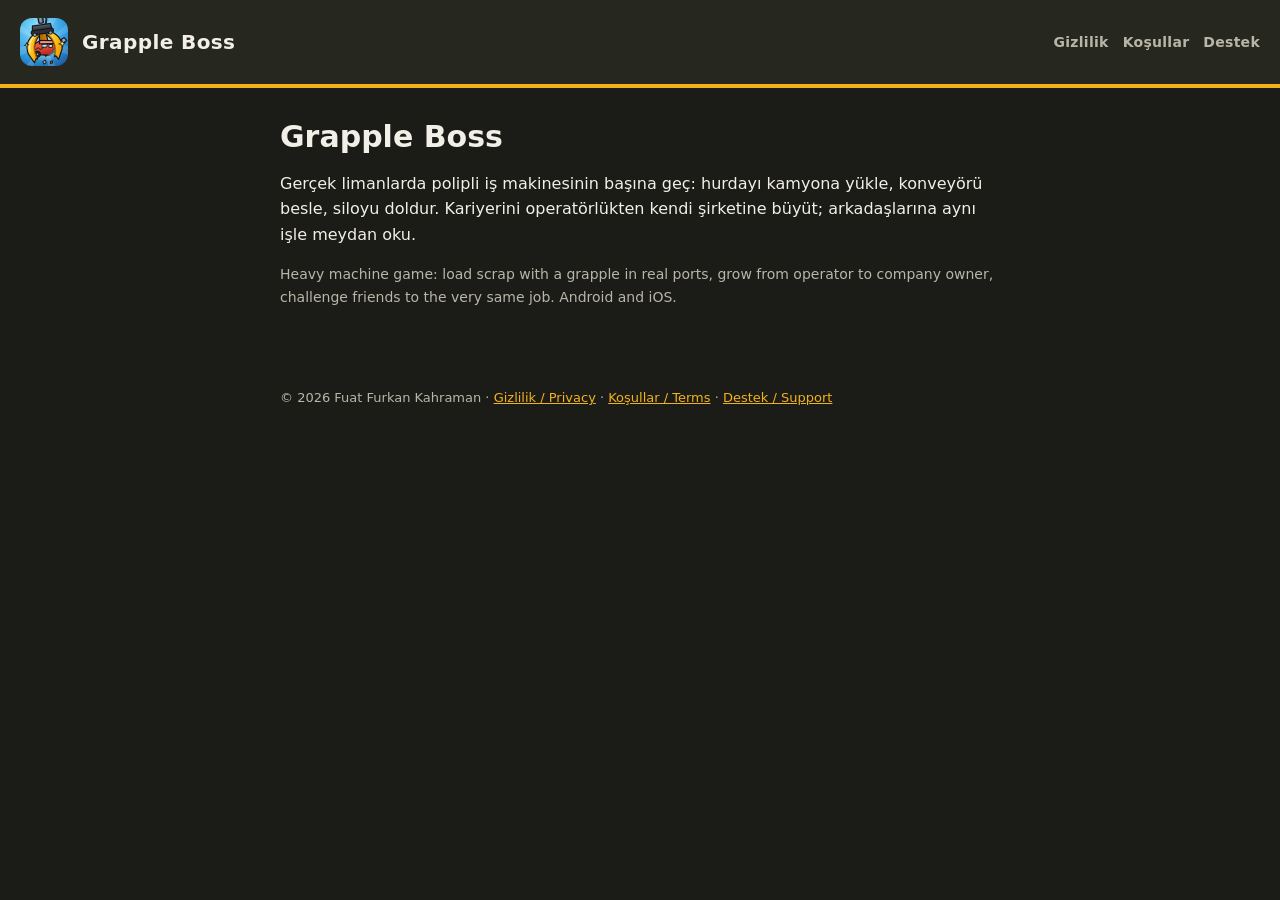
==== grappleboss/index.html @ bd02cf9b "Grapple Boss pages: privacy, terms, support" ====
<!doctype html>
<html lang="tr">
<head>
<meta charset="utf-8">
<meta name="viewport" content="width=device-width, initial-scale=1">
<title>Grapple Boss · İş makinesi oyunu</title>
<meta name="description" content="Grapple Boss: gerçek limanlarda polipli iş makinesiyle hurda yükle, kariyerini büyüt, arkadaşlarına meydan oku. Android ve iOS.">
<link rel="stylesheet" href="style.css">
</head>
<body>
<header><img src="icon.png" alt=""><a href="./">Grapple Boss</a>
  <nav><a href="gizlilik.html">Gizlilik</a><a href="kosullar.html">Koşullar</a><a href="destek.html">Destek</a></nav></header>
<main>
<h1>Grapple Boss</h1>
<p>Gerçek limanlarda polipli iş makinesinin başına geç: hurdayı kamyona yükle, konveyörü besle, siloyu doldur. Kariyerini
operatörlükten kendi şirketine büyüt; arkadaşlarına aynı işle meydan oku.</p>
<p class="muted">Heavy machine game: load scrap with a grapple in real ports, grow from operator to company owner,
challenge friends to the very same job. Android and iOS.</p>
<p><!-- store badges go here once the store pages are live --></p>
</main>
<footer>© 2026 Fuat Furkan Kahraman · <a href="gizlilik.html">Gizlilik / Privacy</a> · <a href="kosullar.html">Koşullar / Terms</a> · <a href="destek.html">Destek / Support</a></footer>
</body>
</html>
---- grappleboss/style.css ----
/* Grapple Boss web pages: privacy, terms, support. Plain static HTML, no scripts, no cookies. */
:root { --bg: #1b1c18; --surface: #26281f; --ink: #f1efe6; --dim: #b9b6a8; --hazard: #f2b21b; --line: #3a3c33; }
* { box-sizing: border-box; }
body { margin: 0; background: var(--bg); color: var(--ink); font: 16px/1.6 system-ui, -apple-system, "Segoe UI", Roboto, sans-serif; }
header { display: flex; align-items: center; gap: 14px; padding: 18px 20px; border-bottom: 4px solid var(--hazard); background: var(--surface); }
header img { width: 48px; height: 48px; border-radius: 12px; }
header a { color: var(--ink); text-decoration: none; font-weight: 800; font-size: 20px; letter-spacing: .02em; }
nav { margin-left: auto; display: flex; gap: 14px; flex-wrap: wrap; font-size: 14px; }
nav a { color: var(--dim); font-weight: 600; font-size: 14px; }
main { max-width: 760px; margin: 0 auto; padding: 24px 20px 64px; }
h1 { font-size: 30px; line-height: 1.15; margin: 8px 0 4px; }
h2 { font-size: 21px; margin: 32px 0 6px; color: var(--hazard); }
h3 { font-size: 17px; margin: 20px 0 4px; }
p, li { color: var(--ink); }
.muted { color: var(--dim); font-size: 14px; }
a { color: var(--hazard); }
table { width: 100%; border-collapse: collapse; margin: 10px 0; font-size: 15px; }
th, td { text-align: left; vertical-align: top; padding: 8px 10px; border-bottom: 1px solid var(--line); }
th { color: var(--dim); font-weight: 600; }
.lang { display: inline-block; margin: 0 0 12px; padding: 4px 10px; border: 1px solid var(--line); border-radius: 14px; font-size: 14px; }
hr { border: 0; border-top: 1px solid var(--line); margin: 48px 0; }
.box { padding: 14px 16px; border: 1px solid var(--hazard); border-radius: 10px; background: var(--surface); }
footer { max-width: 760px; margin: 0 auto; padding: 0 20px 40px; color: var(--dim); font-size: 13px; }
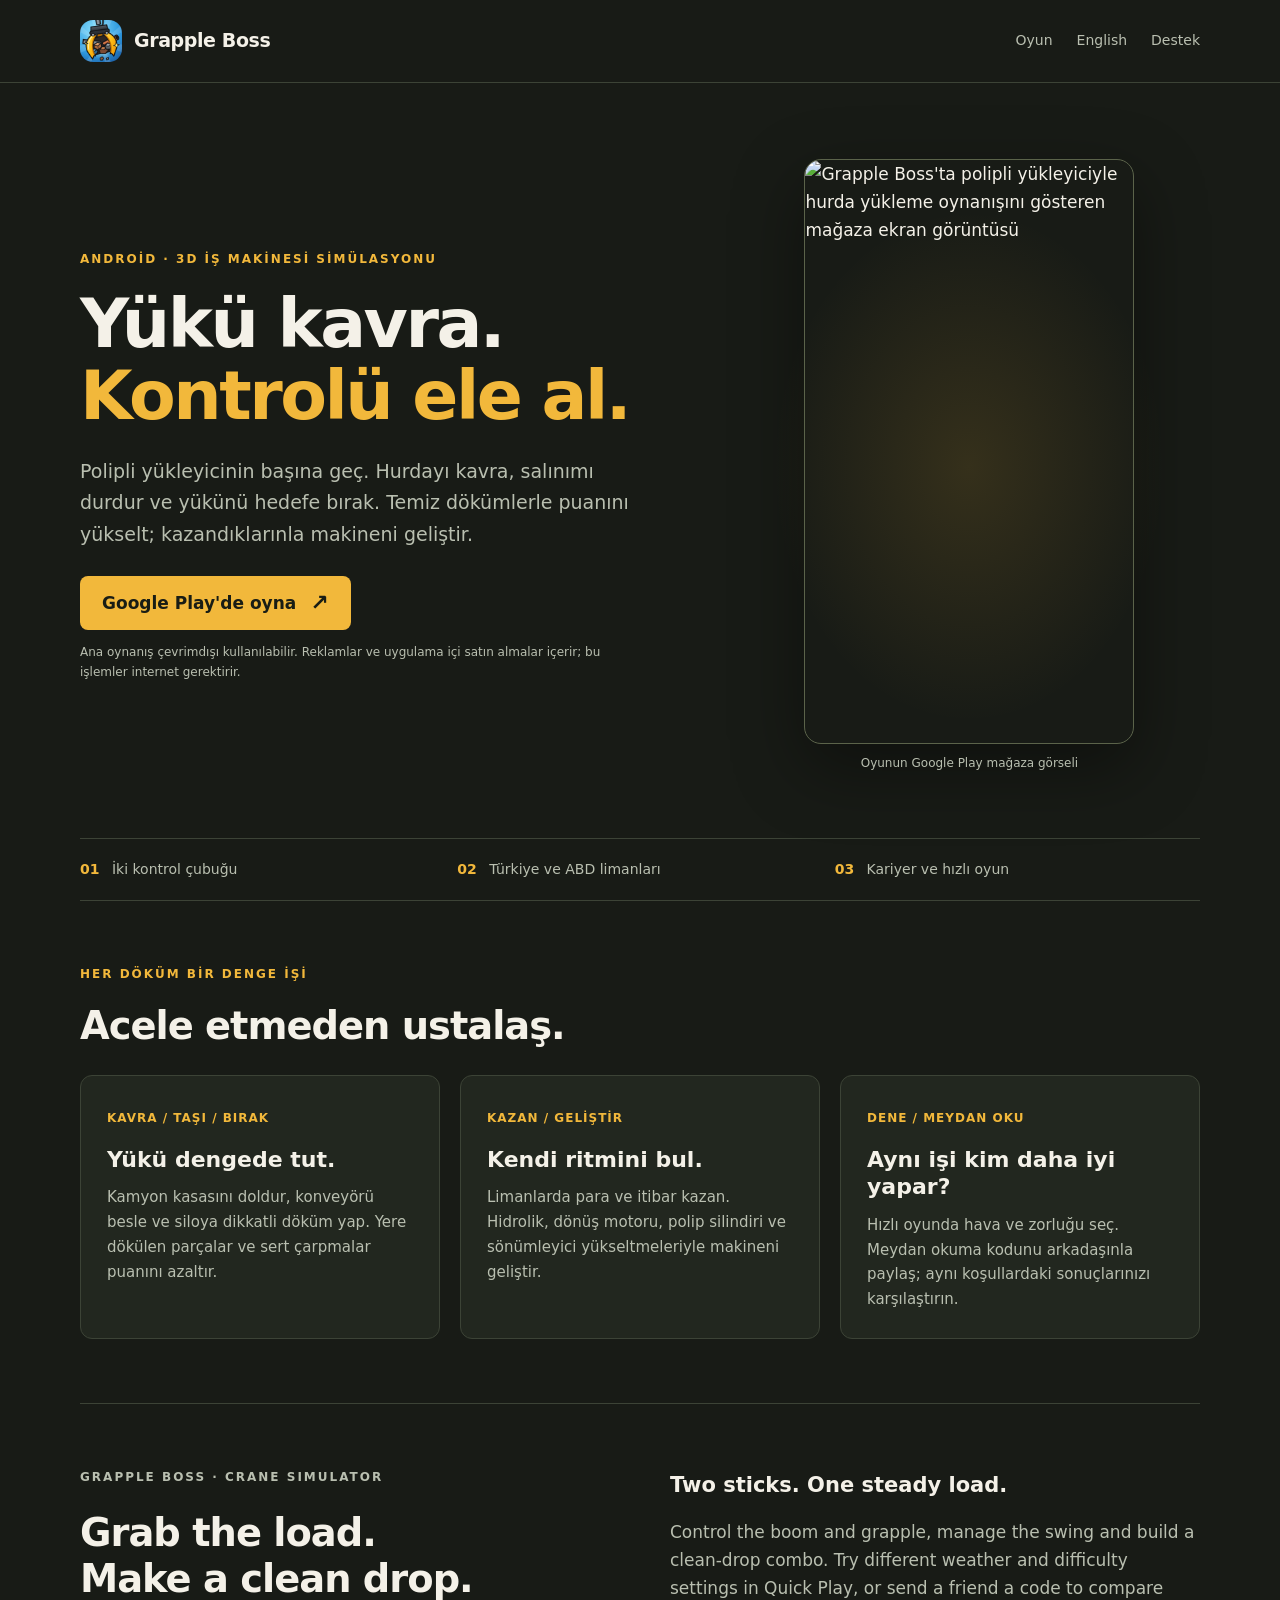
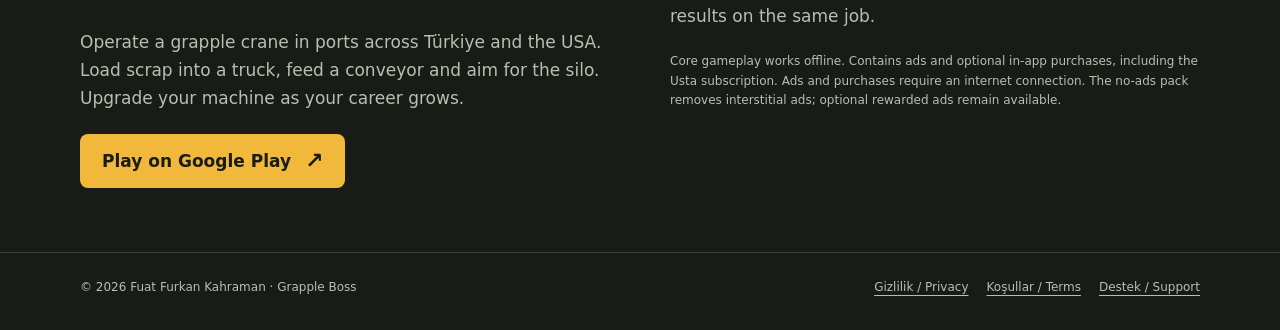
==== commit e0d680cb: "feat: add Grapple Boss Play download landing page" ====
--- a/grappleboss/index.html
+++ b/grappleboss/index.html
@@ -3,21 +3,87 @@
 <head>
 <meta charset="utf-8">
 <meta name="viewport" content="width=device-width, initial-scale=1">
-<title>Grapple Boss · İş makinesi oyunu</title>
-<meta name="description" content="Grapple Boss: gerçek limanlarda polipli iş makinesiyle hurda yükle, kariyerini büyüt, arkadaşlarına meydan oku. Android ve iOS.">
-<link rel="stylesheet" href="style.css">
+<title>Grapple Boss | İş Makinesi ve Vinç Simülasyonu</title>
+<meta name="description" content="Grapple Boss'ta polipli iş makinesini kullan, limanlarda hurda yükle ve makineni geliştir. Android için 3D vinç simülasyonu. Ana oynanış çevrimdışı.">
+<link rel="canonical" href="https://fuatabii.github.io/grappleboss/">
+<link rel="icon" href="icon.png">
+<meta property="og:type" content="website">
+<meta property="og:locale" content="tr_TR">
+<meta property="og:locale:alternate" content="en_US">
+<meta property="og:title" content="Grapple Boss — Yükü kavra. Kontrolü ele al.">
+<meta property="og:description" content="Limanlarda hurda yükle, makineni geliştir ve aynı işte arkadaşına meydan oku. Android'de oyna.">
+<meta property="og:url" content="https://fuatabii.github.io/grappleboss/">
+<meta property="og:image" content="https://fuatabii.github.io/grappleboss/icon.png">
+<meta property="og:image:alt" content="Grapple Boss oyun simgesi">
+<meta name="twitter:card" content="summary">
+<script type="application/ld+json">
+{"@context":"https://schema.org","@type":"VideoGame","name":"Grapple Boss","url":"https://fuatabii.github.io/grappleboss/","image":"https://fuatabii.github.io/grappleboss/icon.png","description":"A 3D grapple crane simulator. Load scrap in ports, upgrade your machine and challenge a friend to the same job.","operatingSystem":"Android","applicationCategory":"GameApplication","genre":"Simulation","inLanguage":["tr","en"],"installUrl":"https://play.google.com/store/apps/details?id=com.grappleboss.app"}
+</script>
+<style>
+:root{color-scheme:dark;--bg:#181b16;--surface:#22271f;--ink:#f4f1e8;--muted:#b9bfb0;--accent:#f2b83b;--line:#3c4336}
+*{box-sizing:border-box}html{scroll-behavior:smooth;scroll-padding-top:24px}
+body{margin:0;background:var(--bg);color:var(--ink);font:17px/1.65 system-ui,-apple-system,BlinkMacSystemFont,"Segoe UI",sans-serif}
+a{color:inherit;text-underline-offset:4px}a:focus-visible{outline:3px solid var(--accent);outline-offset:5px}
+.wrap{width:min(1120px,calc(100% - 40px));margin:auto}
+header{border-bottom:1px solid var(--line)}header .wrap{display:flex;justify-content:space-between;align-items:center;gap:20px;padding:20px 0}
+.brand{display:flex;align-items:center;gap:12px;text-decoration:none;font-size:19px;font-weight:800;letter-spacing:-.4px}
+.brand img{border-radius:13px;width:42px;height:42px}nav{display:flex;gap:24px;font-size:14px}nav a{text-decoration:none;color:var(--muted)}
+.hero{display:grid;grid-template-columns:1.12fr .88fr;align-items:center;gap:72px;padding:76px 0 64px}
+.eyebrow{color:var(--accent);font-size:12px;font-weight:800;letter-spacing:2px;text-transform:uppercase;margin:0 0 18px}
+h1{font-size:clamp(42px,5.5vw,68px);line-height:1.05;letter-spacing:-2.5px;margin:0 0 25px;max-width:650px}
+h1 span{color:var(--accent)}.intro{font-size:19px;max-width:560px;color:var(--muted);margin:0 0 26px}
+.cta{display:inline-flex;align-items:center;justify-content:center;gap:14px;border-radius:8px;background:var(--accent);padding:13px 22px;color:#191d15;text-decoration:none;font-weight:800;min-height:52px}
+.cta span{font-size:22px;line-height:1}.fine{font-size:12px;color:var(--muted);margin:13px 0 0;max-width:530px}
+.hero figure{margin:0;position:relative;justify-self:center;width:min(100%,330px)}
+.hero figure:before{content:"";position:absolute;inset:8% -10%;z-index:-1;background:radial-gradient(ellipse,#f2b83b22,transparent 70%)}
+.game-shot{display:block;width:100%;height:auto;border-radius:17px;border:1px solid #5b634a;box-shadow:0 24px 70px #0006}
+figcaption{margin-top:10px;color:var(--muted);font-size:12px;text-align:center}
+.strip{display:flex;flex-wrap:wrap;gap:12px;border-top:1px solid var(--line);border-bottom:1px solid var(--line);padding:19px 0}
+.strip span{color:var(--muted);font-size:14px;flex:1;min-width:180px}.strip b{color:var(--accent);margin-right:8px}
+section{padding:64px 0}h2{font-size:clamp(29px,3vw,42px);line-height:1.2;letter-spacing:-1px;margin:0 0 26px}
+.cards{display:grid;grid-template-columns:repeat(3,1fr);gap:20px}.card{background:var(--surface);border:1px solid var(--line);border-radius:12px;padding:26px}
+.number{font-size:12px;color:var(--accent);font-weight:800;letter-spacing:1px}.card h3{font-size:22px;line-height:1.25;margin:16px 0 12px}.card p{color:var(--muted);font-size:15px;margin:0}
+.english{border-top:1px solid var(--line);display:grid;grid-template-columns:1fr 1fr;gap:60px}
+.english p{color:var(--muted);margin:0 0 22px}.english h3{font-size:21px;margin:0 0 15px}
+footer{border-top:1px solid var(--line);padding:25px 0 32px;color:var(--muted);font-size:12px}footer .wrap{display:flex;justify-content:space-between;gap:20px;flex-wrap:wrap}footer a{margin-left:18px}
+@media(max-width:760px){.wrap{width:min(100% - 32px,560px)}header .wrap{padding:16px 0;gap:12px}.brand{font-size:16px}.brand img{width:36px;height:36px}nav{gap:16px;font-size:13px}.hero{grid-template-columns:1fr;gap:38px;padding:45px 0 38px}h1{letter-spacing:-1.8px;font-size:48px}.intro{font-size:17px}.hero figure{width:255px}.cards{grid-template-columns:1fr}.english{grid-template-columns:1fr;gap:30px}section{padding:42px 0}.strip{gap:8px}.strip span{min-width:100%;font-size:13px}.fine{font-size:12px}footer a{margin:0 16px 0 0}}
+@media(prefers-reduced-motion:reduce){html{scroll-behavior:auto}}
+</style>
 </head>
 <body>
-<header><img src="icon.png" alt=""><a href="./">Grapple Boss</a>
-  <nav><a href="gizlilik.html">Gizlilik</a><a href="kosullar.html">Koşullar</a><a href="destek.html">Destek</a></nav></header>
-<main>
-<h1>Grapple Boss</h1>
-<p>Gerçek limanlarda polipli iş makinesinin başına geç: hurdayı kamyona yükle, konveyörü besle, siloyu doldur. Kariyerini
-operatörlükten kendi şirketine büyüt; arkadaşlarına aynı işle meydan oku.</p>
-<p class="muted">Heavy machine game: load scrap with a grapple in real ports, grow from operator to company owner,
-challenge friends to the very same job. Android and iOS.</p>
-<p><!-- store badges go here once the store pages are live --></p>
+<header><div class="wrap">
+<a class="brand" href="./"><img src="icon.png" width="42" height="42" alt="">Grapple Boss</a>
+<nav aria-label="Ana menü"><a href="#oyun">Oyun</a><a href="#english" lang="en">English</a><a href="destek.html">Destek</a></nav>
+</div></header>
+<main class="wrap">
+<div class="hero">
+<div>
+<p class="eyebrow">Android · 3D iş makinesi simülasyonu</p>
+<h1>Yükü kavra.<br><span>Kontrolü ele al.</span></h1>
+<p class="intro">Polipli yükleyicinin başına geç. Hurdayı kavra, salınımı durdur ve yükünü hedefe bırak. Temiz dökümlerle puanını yükselt; kazandıklarınla makineni geliştir.</p>
+<a class="cta" href="https://play.google.com/store/apps/details?id=com.grappleboss.app&amp;referrer=utm_source%3Dwebsite%26utm_medium%3Downed%26utm_campaign%3Dgrapple_launch_tr">Google Play'de oyna <span aria-hidden="true">↗</span></a>
+<p class="fine">Ana oynanış çevrimdışı kullanılabilir. Reklamlar ve uygulama içi satın almalar içerir; bu işlemler internet gerektirir.</p>
+</div>
+<figure>
+<img class="game-shot" src="https://lh3.googleusercontent.com/pJc54zirnAPJfioVBqTXg4_2XKGszwp4HuCjHZi-Th37dPw9mfWND3pGwKVBhIBBXrDkOT3KzYENTKZSxcIltg" width="1080" height="1920" alt="Grapple Boss'ta polipli yükleyiciyle hurda yükleme oynanışını gösteren mağaza ekran görüntüsü" fetchpriority="high">
+<figcaption>Oyunun Google Play mağaza görseli</figcaption>
+</figure>
+</div>
+<div class="strip" aria-label="Oyun özellikleri"><span><b>01</b> İki kontrol çubuğu</span><span><b>02</b> Türkiye ve ABD limanları</span><span><b>03</b> Kariyer ve hızlı oyun</span></div>
+<section id="oyun">
+<p class="eyebrow">Her döküm bir denge işi</p>
+<h2>Acele etmeden ustalaş.</h2>
+<div class="cards">
+<article class="card"><span class="number">KAVRA / TAŞI / BIRAK</span><h3>Yükü dengede tut.</h3><p>Kamyon kasasını doldur, konveyörü besle ve siloya dikkatli döküm yap. Yere dökülen parçalar ve sert çarpmalar puanını azaltır.</p></article>
+<article class="card"><span class="number">KAZAN / GELİŞTİR</span><h3>Kendi ritmini bul.</h3><p>Limanlarda para ve itibar kazan. Hidrolik, dönüş motoru, polip silindiri ve sönümleyici yükseltmeleriyle makineni geliştir.</p></article>
+<article class="card"><span class="number">DENE / MEYDAN OKU</span><h3>Aynı işi kim daha iyi yapar?</h3><p>Hızlı oyunda hava ve zorluğu seç. Meydan okuma kodunu arkadaşınla paylaş; aynı koşullardaki sonuçlarınızı karşılaştırın.</p></article>
+</div>
+</section>
+<section id="english" class="english" lang="en">
+<div><p class="eyebrow">Grapple Boss · Crane simulator</p><h2>Grab the load.<br>Make a clean drop.</h2><p>Operate a grapple crane in ports across Türkiye and the USA. Load scrap into a truck, feed a conveyor and aim for the silo. Upgrade your machine as your career grows.</p><a class="cta" href="https://play.google.com/store/apps/details?id=com.grappleboss.app&amp;hl=en_US&amp;referrer=utm_source%3Dwebsite%26utm_medium%3Downed%26utm_campaign%3Dgrapple_launch_en">Play on Google Play <span aria-hidden="true">↗</span></a></div>
+<div><h3>Two sticks. One steady load.</h3><p>Control the boom and grapple, manage the swing and build a clean-drop combo. Try different weather and difficulty settings in Quick Play, or send a friend a code to compare results on the same job.</p><p class="fine">Core gameplay works offline. Contains ads and optional in-app purchases, including the Usta subscription. Ads and purchases require an internet connection. The no-ads pack removes interstitial ads; optional rewarded ads remain available.</p></div>
+</section>
 </main>
-<footer>© 2026 Fuat Furkan Kahraman · <a href="gizlilik.html">Gizlilik / Privacy</a> · <a href="kosullar.html">Koşullar / Terms</a> · <a href="destek.html">Destek / Support</a></footer>
+<footer><div class="wrap"><span>© 2026 Fuat Furkan Kahraman · Grapple Boss</span><div><a href="gizlilik.html">Gizlilik / Privacy</a><a href="kosullar.html">Koşullar / Terms</a><a href="destek.html">Destek / Support</a></div></div></footer>
 </body>
 </html>
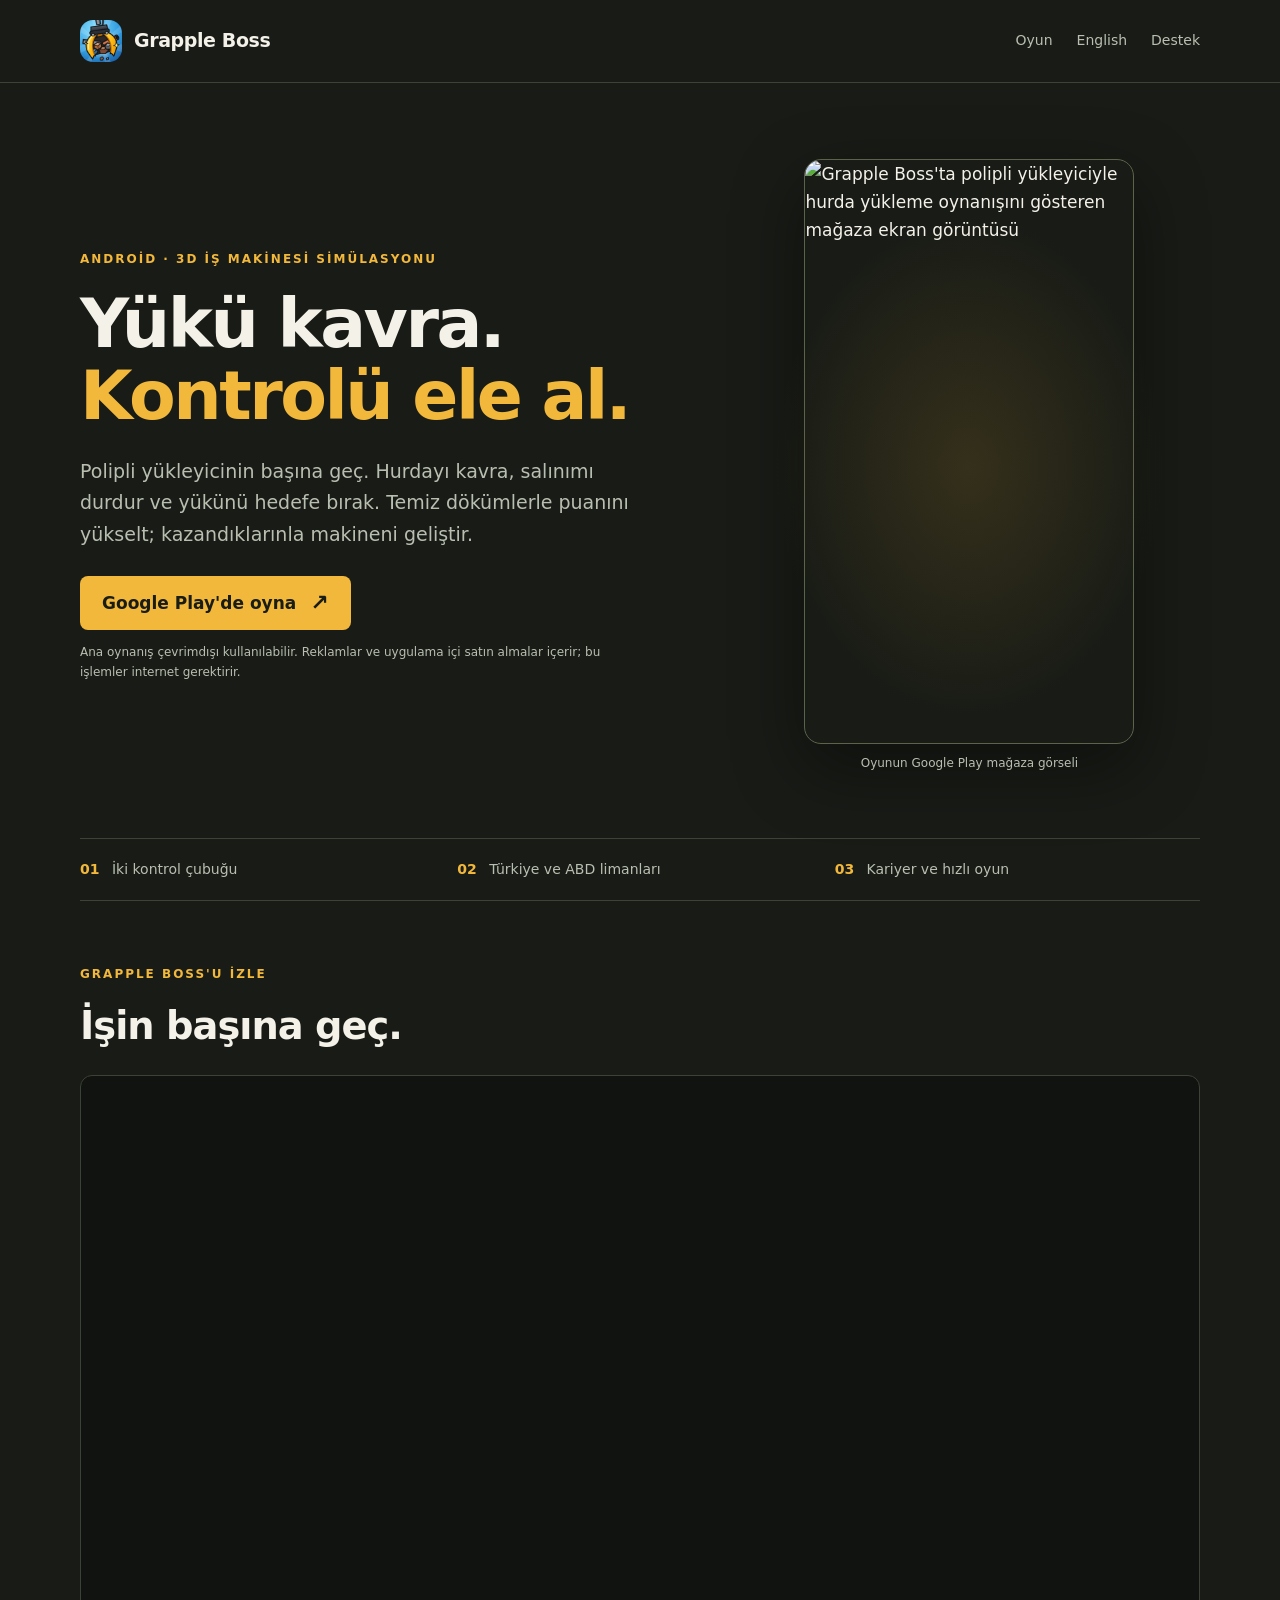
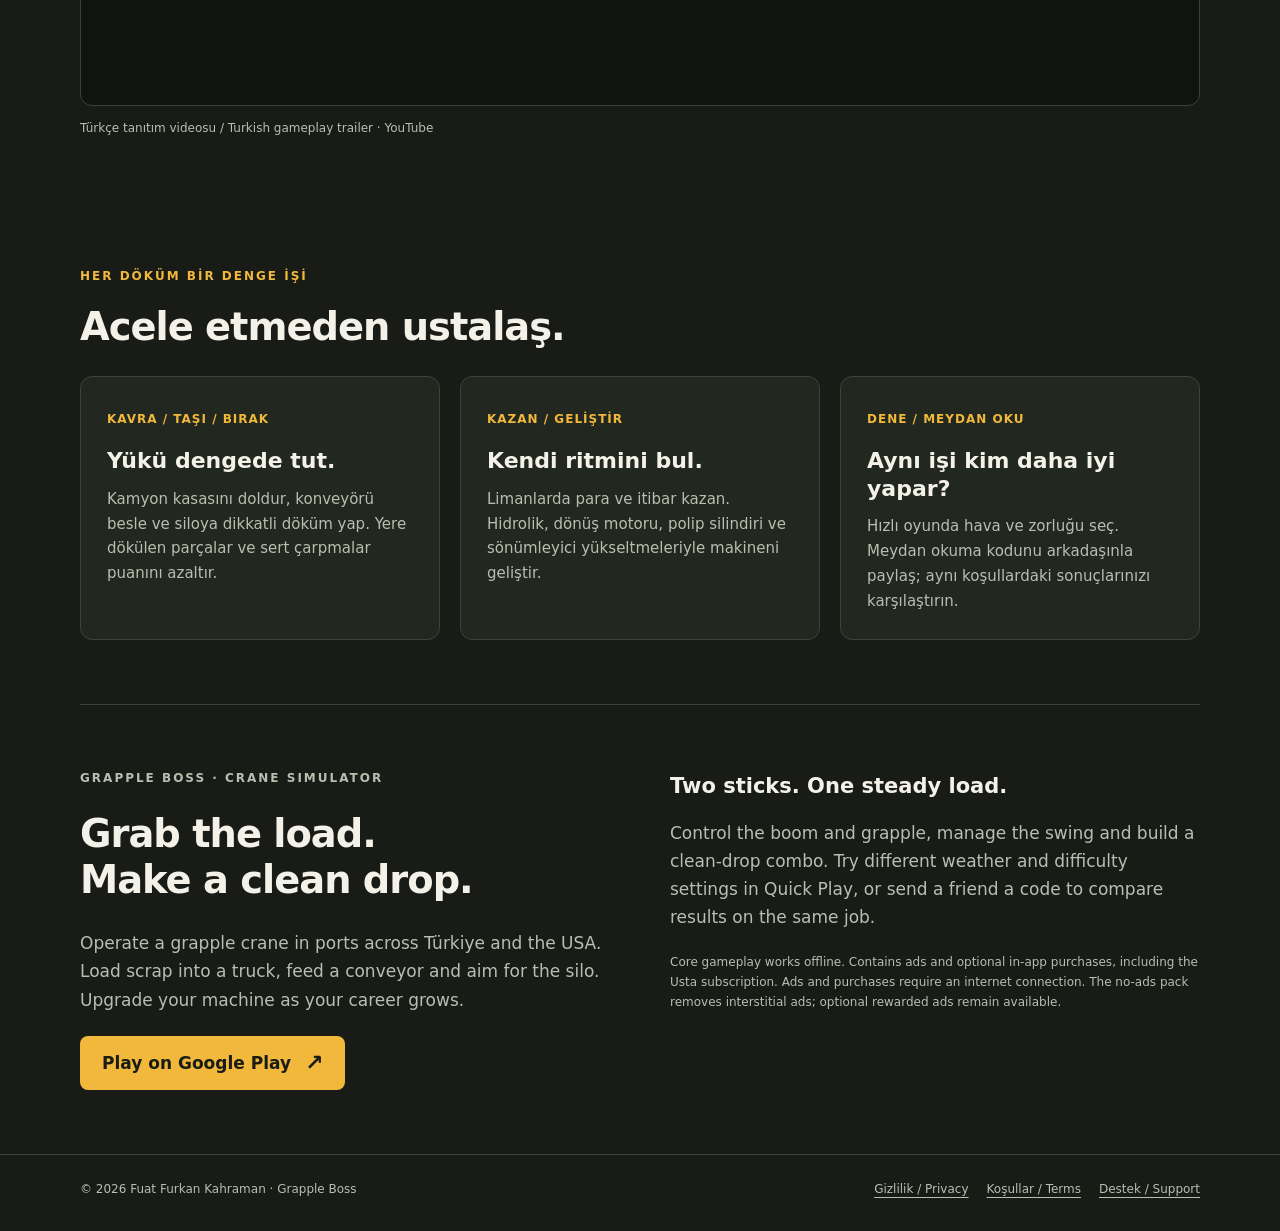
==== commit c14c131a: "feat: embed Grapple Boss gameplay trailer" ====
--- a/grappleboss/index.html
+++ b/grappleboss/index.html
@@ -40,7 +40,7 @@
 figcaption{margin-top:10px;color:var(--muted);font-size:12px;text-align:center}
 .strip{display:flex;flex-wrap:wrap;gap:12px;border-top:1px solid var(--line);border-bottom:1px solid var(--line);padding:19px 0}
 .strip span{color:var(--muted);font-size:14px;flex:1;min-width:180px}.strip b{color:var(--accent);margin-right:8px}
-section{padding:64px 0}h2{font-size:clamp(29px,3vw,42px);line-height:1.2;letter-spacing:-1px;margin:0 0 26px}
+section{padding:64px 0}.trailer{border:1px solid var(--line);border-radius:12px;overflow:hidden;background:#10130f}.trailer iframe{width:100%;aspect-ratio:16/9;display:block;border:0}h2{font-size:clamp(29px,3vw,42px);line-height:1.2;letter-spacing:-1px;margin:0 0 26px}
 .cards{display:grid;grid-template-columns:repeat(3,1fr);gap:20px}.card{background:var(--surface);border:1px solid var(--line);border-radius:12px;padding:26px}
 .number{font-size:12px;color:var(--accent);font-weight:800;letter-spacing:1px}.card h3{font-size:22px;line-height:1.25;margin:16px 0 12px}.card p{color:var(--muted);font-size:15px;margin:0}
 .english{border-top:1px solid var(--line);display:grid;grid-template-columns:1fr 1fr;gap:60px}
@@ -70,6 +70,12 @@
 </figure>
 </div>
 <div class="strip" aria-label="Oyun özellikleri"><span><b>01</b> İki kontrol çubuğu</span><span><b>02</b> Türkiye ve ABD limanları</span><span><b>03</b> Kariyer ve hızlı oyun</span></div>
+<section aria-labelledby="trailer-heading">
+<p class="eyebrow">Grapple Boss'u izle</p>
+<h2 id="trailer-heading">İşin başına geç.</h2>
+<div class="trailer"><iframe src="https://www.youtube-nocookie.com/embed/5Z7CWLQ3Byw" title="Grapple Boss Türkçe tanıtım videosu" loading="lazy" referrerpolicy="strict-origin-when-cross-origin" allow="encrypted-media; picture-in-picture; fullscreen" allowfullscreen></iframe></div>
+<p class="fine">Türkçe tanıtım videosu / Turkish gameplay trailer · YouTube</p>
+</section>
 <section id="oyun">
 <p class="eyebrow">Her döküm bir denge işi</p>
 <h2>Acele etmeden ustalaş.</h2>
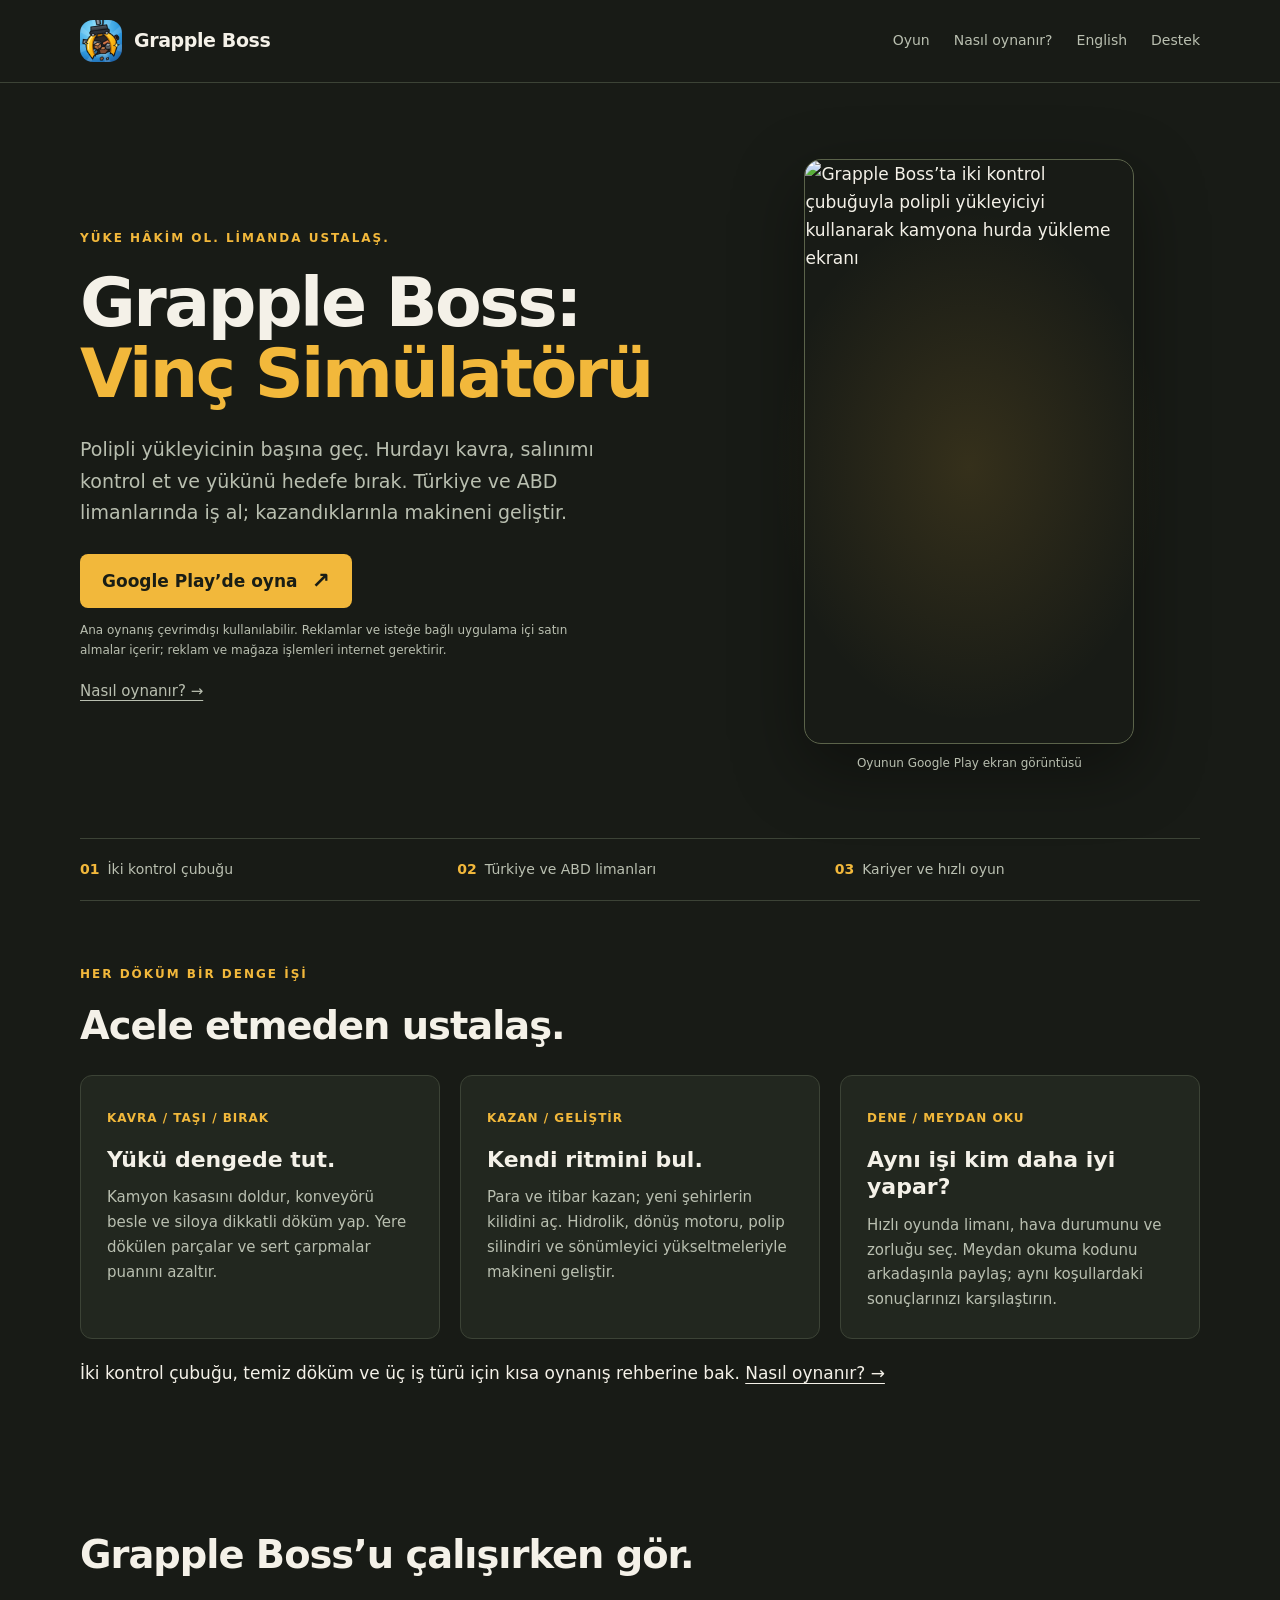
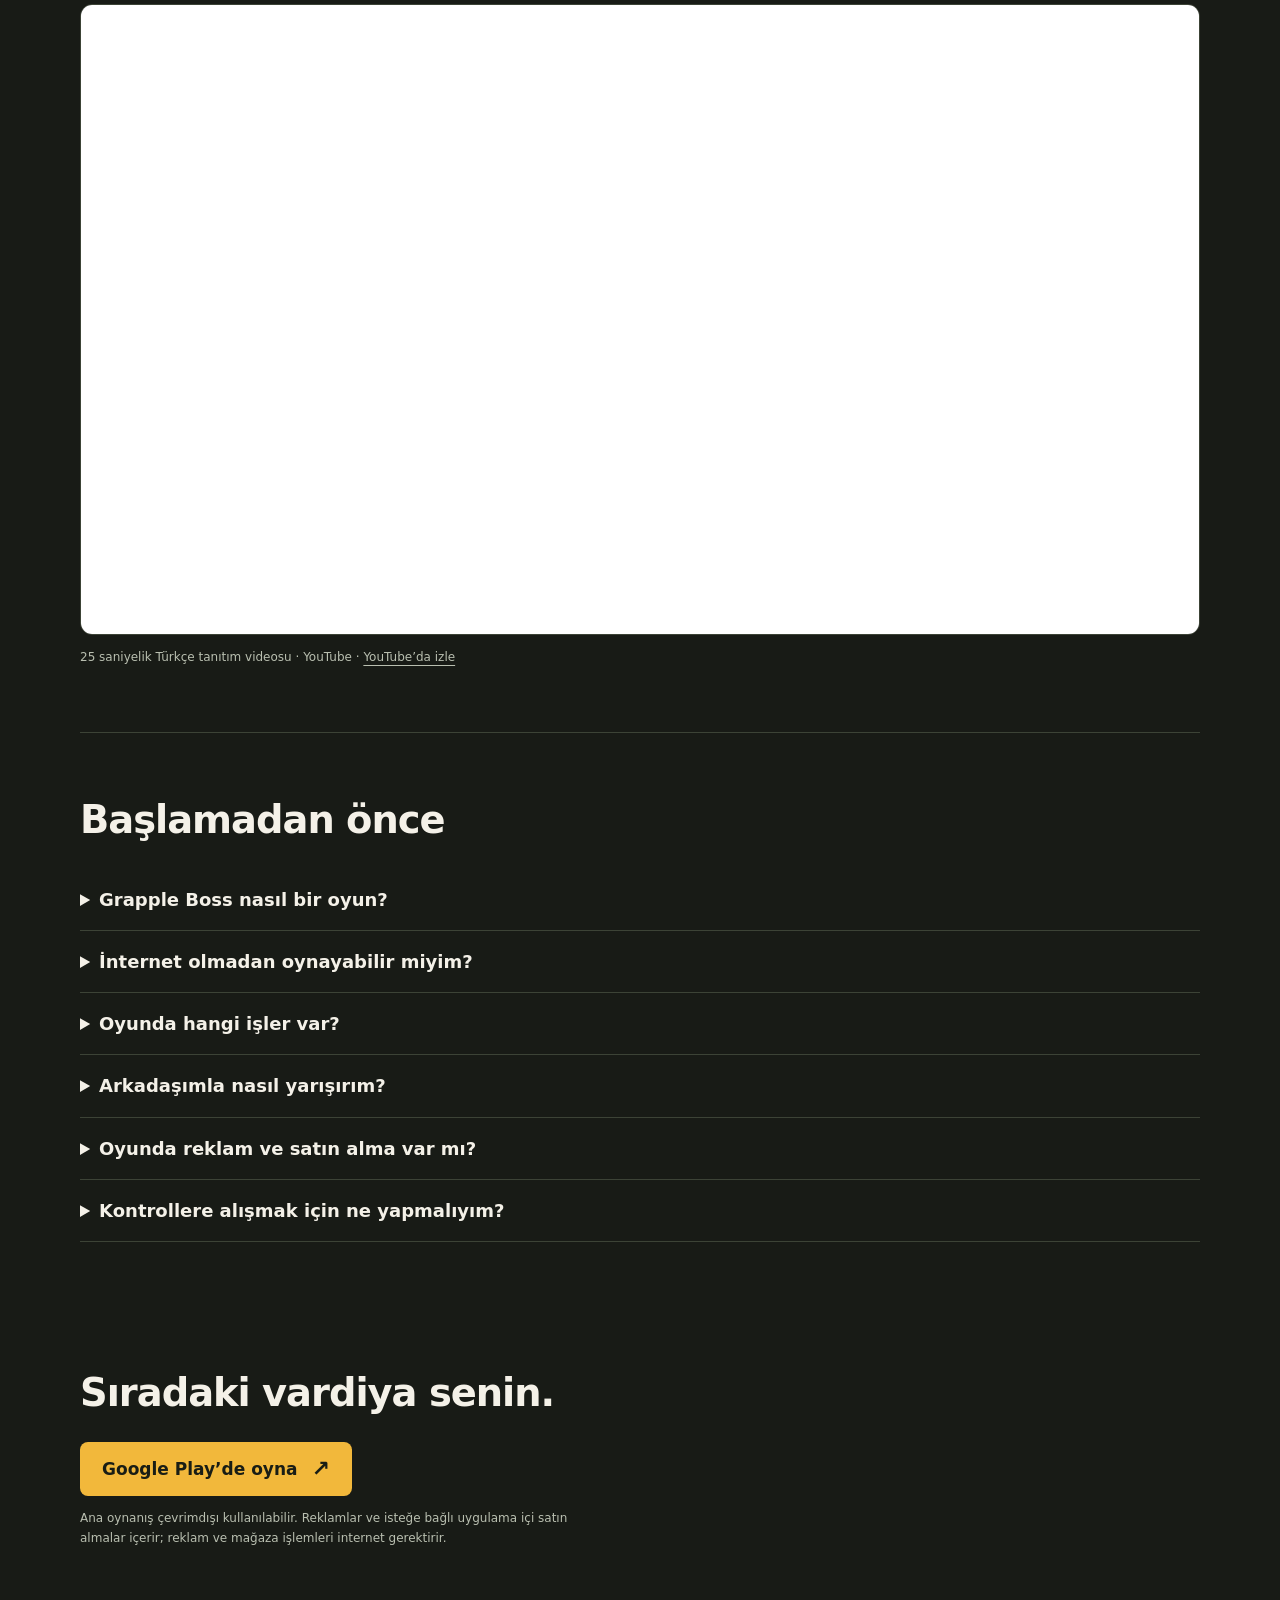
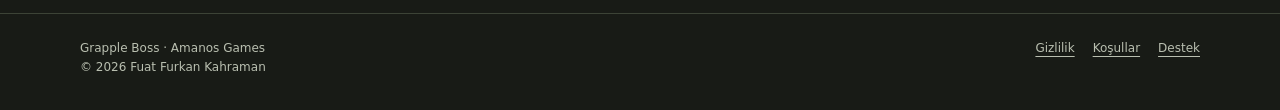
==== commit 9b706ec3: "Build Turkish and English Grapple Boss pages with guides and search metadata" ====
--- a/grappleboss/index.html
+++ b/grappleboss/index.html
@@ -3,93 +3,45 @@
 <head>
 <meta charset="utf-8">
 <meta name="viewport" content="width=device-width, initial-scale=1">
-<title>Grapple Boss | İş Makinesi ve Vinç Simülasyonu</title>
-<meta name="description" content="Grapple Boss'ta polipli iş makinesini kullan, limanlarda hurda yükle ve makineni geliştir. Android için 3D vinç simülasyonu. Ana oynanış çevrimdışı.">
+<title>Grapple Boss: Vinç Simülatörü ve İş Makinesi Oyunu</title>
+<meta name="description" content="Android için 3D vinç simülatörü Grapple Boss. Limanlarda hurda yükle, makineni geliştir ve çevrimdışı oyna. Oynanış videosu, rehber ve Google Play bağlantısı.">
 <link rel="canonical" href="https://fuatabii.github.io/grappleboss/">
+<link rel="alternate" hreflang="tr" href="https://fuatabii.github.io/grappleboss/">
+<link rel="alternate" hreflang="en" href="https://fuatabii.github.io/grappleboss/en/">
+<link rel="alternate" hreflang="x-default" href="https://fuatabii.github.io/grappleboss/en/">
 <link rel="icon" href="icon.png">
+<link rel="stylesheet" href="site.css">
 <meta property="og:type" content="website">
 <meta property="og:locale" content="tr_TR">
 <meta property="og:locale:alternate" content="en_US">
-<meta property="og:title" content="Grapple Boss — Yükü kavra. Kontrolü ele al.">
-<meta property="og:description" content="Limanlarda hurda yükle, makineni geliştir ve aynı işte arkadaşına meydan oku. Android'de oyna.">
+<meta property="og:title" content="Grapple Boss: Vinç Simülatörü ve İş Makinesi Oyunu">
+<meta property="og:description" content="Android için 3D vinç simülatörü Grapple Boss. Limanlarda hurda yükle, makineni geliştir ve çevrimdışı oyna. Oynanış videosu, rehber ve Google Play bağlantısı.">
 <meta property="og:url" content="https://fuatabii.github.io/grappleboss/">
 <meta property="og:image" content="https://fuatabii.github.io/grappleboss/icon.png">
-<meta property="og:image:alt" content="Grapple Boss oyun simgesi">
+<meta property="og:image:alt" content="Grapple Boss">
 <meta name="twitter:card" content="summary">
-<script type="application/ld+json">
-{"@context":"https://schema.org","@type":"VideoGame","name":"Grapple Boss","url":"https://fuatabii.github.io/grappleboss/","image":"https://fuatabii.github.io/grappleboss/icon.png","description":"A 3D grapple crane simulator. Load scrap in ports, upgrade your machine and challenge a friend to the same job.","operatingSystem":"Android","applicationCategory":"GameApplication","genre":"Simulation","inLanguage":["tr","en"],"installUrl":"https://play.google.com/store/apps/details?id=com.grappleboss.app"}
-</script>
-<style>
-:root{color-scheme:dark;--bg:#181b16;--surface:#22271f;--ink:#f4f1e8;--muted:#b9bfb0;--accent:#f2b83b;--line:#3c4336}
-*{box-sizing:border-box}html{scroll-behavior:smooth;scroll-padding-top:24px}
-body{margin:0;background:var(--bg);color:var(--ink);font:17px/1.65 system-ui,-apple-system,BlinkMacSystemFont,"Segoe UI",sans-serif}
-a{color:inherit;text-underline-offset:4px}a:focus-visible{outline:3px solid var(--accent);outline-offset:5px}
-.wrap{width:min(1120px,calc(100% - 40px));margin:auto}
-header{border-bottom:1px solid var(--line)}header .wrap{display:flex;justify-content:space-between;align-items:center;gap:20px;padding:20px 0}
-.brand{display:flex;align-items:center;gap:12px;text-decoration:none;font-size:19px;font-weight:800;letter-spacing:-.4px}
-.brand img{border-radius:13px;width:42px;height:42px}nav{display:flex;gap:24px;font-size:14px}nav a{text-decoration:none;color:var(--muted)}
-.hero{display:grid;grid-template-columns:1.12fr .88fr;align-items:center;gap:72px;padding:76px 0 64px}
-.eyebrow{color:var(--accent);font-size:12px;font-weight:800;letter-spacing:2px;text-transform:uppercase;margin:0 0 18px}
-h1{font-size:clamp(42px,5.5vw,68px);line-height:1.05;letter-spacing:-2.5px;margin:0 0 25px;max-width:650px}
-h1 span{color:var(--accent)}.intro{font-size:19px;max-width:560px;color:var(--muted);margin:0 0 26px}
-.cta{display:inline-flex;align-items:center;justify-content:center;gap:14px;border-radius:8px;background:var(--accent);padding:13px 22px;color:#191d15;text-decoration:none;font-weight:800;min-height:52px}
-.cta span{font-size:22px;line-height:1}.fine{font-size:12px;color:var(--muted);margin:13px 0 0;max-width:530px}
-.hero figure{margin:0;position:relative;justify-self:center;width:min(100%,330px)}
-.hero figure:before{content:"";position:absolute;inset:8% -10%;z-index:-1;background:radial-gradient(ellipse,#f2b83b22,transparent 70%)}
-.game-shot{display:block;width:100%;height:auto;border-radius:17px;border:1px solid #5b634a;box-shadow:0 24px 70px #0006}
-figcaption{margin-top:10px;color:var(--muted);font-size:12px;text-align:center}
-.strip{display:flex;flex-wrap:wrap;gap:12px;border-top:1px solid var(--line);border-bottom:1px solid var(--line);padding:19px 0}
-.strip span{color:var(--muted);font-size:14px;flex:1;min-width:180px}.strip b{color:var(--accent);margin-right:8px}
-section{padding:64px 0}.trailer{border:1px solid var(--line);border-radius:12px;overflow:hidden;background:#10130f}.trailer iframe{width:100%;aspect-ratio:16/9;display:block;border:0}h2{font-size:clamp(29px,3vw,42px);line-height:1.2;letter-spacing:-1px;margin:0 0 26px}
-.cards{display:grid;grid-template-columns:repeat(3,1fr);gap:20px}.card{background:var(--surface);border:1px solid var(--line);border-radius:12px;padding:26px}
-.number{font-size:12px;color:var(--accent);font-weight:800;letter-spacing:1px}.card h3{font-size:22px;line-height:1.25;margin:16px 0 12px}.card p{color:var(--muted);font-size:15px;margin:0}
-.english{border-top:1px solid var(--line);display:grid;grid-template-columns:1fr 1fr;gap:60px}
-.english p{color:var(--muted);margin:0 0 22px}.english h3{font-size:21px;margin:0 0 15px}
-footer{border-top:1px solid var(--line);padding:25px 0 32px;color:var(--muted);font-size:12px}footer .wrap{display:flex;justify-content:space-between;gap:20px;flex-wrap:wrap}footer a{margin-left:18px}
-@media(max-width:760px){.wrap{width:min(100% - 32px,560px)}header .wrap{padding:16px 0;gap:12px}.brand{font-size:16px}.brand img{width:36px;height:36px}nav{gap:16px;font-size:13px}.hero{grid-template-columns:1fr;gap:38px;padding:45px 0 38px}h1{letter-spacing:-1.8px;font-size:48px}.intro{font-size:17px}.hero figure{width:255px}.cards{grid-template-columns:1fr}.english{grid-template-columns:1fr;gap:30px}section{padding:42px 0}.strip{gap:8px}.strip span{min-width:100%;font-size:13px}.fine{font-size:12px}footer a{margin:0 16px 0 0}}
-@media(prefers-reduced-motion:reduce){html{scroll-behavior:auto}}
-</style>
-</head>
-<body>
+<meta name="twitter:title" content="Grapple Boss: Vinç Simülatörü ve İş Makinesi Oyunu">
+<meta name="twitter:description" content="Android için 3D vinç simülatörü Grapple Boss. Limanlarda hurda yükle, makineni geliştir ve çevrimdışı oyna. Oynanış videosu, rehber ve Google Play bağlantısı.">
+<meta name="twitter:image" content="https://fuatabii.github.io/grappleboss/icon.png">
+<script type="application/ld+json">{"@context":"https://schema.org","@graph":[{"@type":"WebSite","@id":"https://fuatabii.github.io/grappleboss/#website","url":"https://fuatabii.github.io/grappleboss/","name":"Grapple Boss","inLanguage":["tr","en"]},{"@type":"VideoGame","@id":"https://fuatabii.github.io/grappleboss/#game","name":"Grapple Boss","url":"https://fuatabii.github.io/grappleboss/","image":"https://fuatabii.github.io/grappleboss/icon.png","description":"Android için 3D vinç simülatörü Grapple Boss. Limanlarda hurda yükle, makineni geliştir ve çevrimdışı oyna. Oynanış videosu, rehber ve Google Play bağlantısı.","operatingSystem":"Android","applicationCategory":"GameApplication","genre":"Simulation","inLanguage":["tr","en"],"installUrl":"https://play.google.com/store/apps/details?id=com.grappleboss.app","publisher":{"@type":"Organization","name":"Amanos Games"},"sameAs":["https://play.google.com/store/apps/details?id=com.grappleboss.app"]},{"@type":"WebPage","@id":"https://fuatabii.github.io/grappleboss/#webpage","url":"https://fuatabii.github.io/grappleboss/","name":"Grapple Boss: Vinç Simülatörü ve İş Makinesi Oyunu","description":"Android için 3D vinç simülatörü Grapple Boss. Limanlarda hurda yükle, makineni geliştir ve çevrimdışı oyna. Oynanış videosu, rehber ve Google Play bağlantısı.","inLanguage":"tr","isPartOf":{"@id":"https://fuatabii.github.io/grappleboss/#website"},"about":{"@id":"https://fuatabii.github.io/grappleboss/#game"}}]}</script>
+</head><body>
+<a class="skip" href="#main">İçeriğe geç</a>
 <header><div class="wrap">
 <a class="brand" href="./"><img src="icon.png" width="42" height="42" alt="">Grapple Boss</a>
-<nav aria-label="Ana menü"><a href="#oyun">Oyun</a><a href="#english" lang="en">English</a><a href="destek.html">Destek</a></nav>
+<nav aria-label="Ana menü"><a href="#oyun">Oyun</a><a href="nasil-oynanir/">Nasıl oynanır?</a><a href="en/" lang="en" hreflang="en">English</a><a href="destek.html">Destek</a></nav>
 </div></header>
-<main class="wrap">
-<div class="hero">
-<div>
-<p class="eyebrow">Android · 3D iş makinesi simülasyonu</p>
-<h1>Yükü kavra.<br><span>Kontrolü ele al.</span></h1>
-<p class="intro">Polipli yükleyicinin başına geç. Hurdayı kavra, salınımı durdur ve yükünü hedefe bırak. Temiz dökümlerle puanını yükselt; kazandıklarınla makineni geliştir.</p>
-<a class="cta" href="https://play.google.com/store/apps/details?id=com.grappleboss.app&amp;referrer=utm_source%3Dwebsite%26utm_medium%3Downed%26utm_campaign%3Dgrapple_launch_tr">Google Play'de oyna <span aria-hidden="true">↗</span></a>
-<p class="fine">Ana oynanış çevrimdışı kullanılabilir. Reklamlar ve uygulama içi satın almalar içerir; bu işlemler internet gerektirir.</p>
-</div>
-<figure>
-<img class="game-shot" src="https://lh3.googleusercontent.com/pJc54zirnAPJfioVBqTXg4_2XKGszwp4HuCjHZi-Th37dPw9mfWND3pGwKVBhIBBXrDkOT3KzYENTKZSxcIltg" width="1080" height="1920" alt="Grapple Boss'ta polipli yükleyiciyle hurda yükleme oynanışını gösteren mağaza ekran görüntüsü" fetchpriority="high">
-<figcaption>Oyunun Google Play mağaza görseli</figcaption>
-</figure>
-</div>
-<div class="strip" aria-label="Oyun özellikleri"><span><b>01</b> İki kontrol çubuğu</span><span><b>02</b> Türkiye ve ABD limanları</span><span><b>03</b> Kariyer ve hızlı oyun</span></div>
-<section aria-labelledby="trailer-heading">
-<p class="eyebrow">Grapple Boss'u izle</p>
-<h2 id="trailer-heading">İşin başına geç.</h2>
-<div class="trailer"><iframe src="https://www.youtube-nocookie.com/embed/5Z7CWLQ3Byw" title="Grapple Boss Türkçe tanıtım videosu" loading="lazy" referrerpolicy="strict-origin-when-cross-origin" allow="encrypted-media; picture-in-picture; fullscreen" allowfullscreen></iframe></div>
-<p class="fine">Türkçe tanıtım videosu / Turkish gameplay trailer · YouTube</p>
-</section>
-<section id="oyun">
-<p class="eyebrow">Her döküm bir denge işi</p>
-<h2>Acele etmeden ustalaş.</h2>
-<div class="cards">
-<article class="card"><span class="number">KAVRA / TAŞI / BIRAK</span><h3>Yükü dengede tut.</h3><p>Kamyon kasasını doldur, konveyörü besle ve siloya dikkatli döküm yap. Yere dökülen parçalar ve sert çarpmalar puanını azaltır.</p></article>
-<article class="card"><span class="number">KAZAN / GELİŞTİR</span><h3>Kendi ritmini bul.</h3><p>Limanlarda para ve itibar kazan. Hidrolik, dönüş motoru, polip silindiri ve sönümleyici yükseltmeleriyle makineni geliştir.</p></article>
-<article class="card"><span class="number">DENE / MEYDAN OKU</span><h3>Aynı işi kim daha iyi yapar?</h3><p>Hızlı oyunda hava ve zorluğu seç. Meydan okuma kodunu arkadaşınla paylaş; aynı koşullardaki sonuçlarınızı karşılaştırın.</p></article>
-</div>
-</section>
-<section id="english" class="english" lang="en">
-<div><p class="eyebrow">Grapple Boss · Crane simulator</p><h2>Grab the load.<br>Make a clean drop.</h2><p>Operate a grapple crane in ports across Türkiye and the USA. Load scrap into a truck, feed a conveyor and aim for the silo. Upgrade your machine as your career grows.</p><a class="cta" href="https://play.google.com/store/apps/details?id=com.grappleboss.app&amp;hl=en_US&amp;referrer=utm_source%3Dwebsite%26utm_medium%3Downed%26utm_campaign%3Dgrapple_launch_en">Play on Google Play <span aria-hidden="true">↗</span></a></div>
-<div><h3>Two sticks. One steady load.</h3><p>Control the boom and grapple, manage the swing and build a clean-drop combo. Try different weather and difficulty settings in Quick Play, or send a friend a code to compare results on the same job.</p><p class="fine">Core gameplay works offline. Contains ads and optional in-app purchases, including the Usta subscription. Ads and purchases require an internet connection. The no-ads pack removes interstitial ads; optional rewarded ads remain available.</p></div>
-</section>
-</main>
-<footer><div class="wrap"><span>© 2026 Fuat Furkan Kahraman · Grapple Boss</span><div><a href="gizlilik.html">Gizlilik / Privacy</a><a href="kosullar.html">Koşullar / Terms</a><a href="destek.html">Destek / Support</a></div></div></footer>
-</body>
-</html>
+<main class="wrap" id="main">
+<div class="hero"><div><p class="eyebrow">Yüke hâkim ol. Limanda ustalaş.</p><h1>Grapple Boss:<br><span>Vinç Simülatörü</span></h1><p class="intro">Polipli yükleyicinin başına geç. Hurdayı kavra, salınımı kontrol et ve yükünü hedefe bırak. Türkiye ve ABD limanlarında iş al; kazandıklarınla makineni geliştir.</p><a class="cta" href="https://play.google.com/store/apps/details?id=com.grappleboss.app&amp;hl=tr&amp;referrer=utm_source%3Dwebsite%26utm_medium%3Downed%26utm_campaign%3Dgrapple_launch_tr">Google Play’de oyna <span aria-hidden="true">↗</span></a><p class="fine">Ana oynanış çevrimdışı kullanılabilir. Reklamlar ve isteğe bağlı uygulama içi satın almalar içerir; reklam ve mağaza işlemleri internet gerektirir.</p><a class="secondary" href="nasil-oynanir/">Nasıl oynanır? →</a></div>
+<figure><img class="game-shot" src="https://play-lh.googleusercontent.com/pJc54zirnAPJfioVBqTXg4_2XKGszwp4HuCjHZi-Th37dPw9mfWND3pGwKVBhIBBXrDkOT3KzYENTKZSxcIltg=w1052-h592-rw" width="1080" height="1920" alt="Grapple Boss’ta iki kontrol çubuğuyla polipli yükleyiciyi kullanarak kamyona hurda yükleme ekranı" fetchpriority="high" decoding="async"><figcaption>Oyunun Google Play ekran görüntüsü</figcaption></figure></div>
+<div class="strip" aria-label="Oyun özellikleri"><span><b>01</b>İki kontrol çubuğu</span><span><b>02</b>Türkiye ve ABD limanları</span><span><b>03</b>Kariyer ve hızlı oyun</span></div>
+<section id="oyun"><p class="eyebrow">Her döküm bir denge işi</p><h2>Acele etmeden ustalaş.</h2><div class="cards"><article class="card"><span class="number">KAVRA / TAŞI / BIRAK</span><h3>Yükü dengede tut.</h3><p>Kamyon kasasını doldur, konveyörü besle ve siloya dikkatli döküm yap. Yere dökülen parçalar ve sert çarpmalar puanını azaltır.</p></article><article class="card"><span class="number">KAZAN / GELİŞTİR</span><h3>Kendi ritmini bul.</h3><p>Para ve itibar kazan; yeni şehirlerin kilidini aç. Hidrolik, dönüş motoru, polip silindiri ve sönümleyici yükseltmeleriyle makineni geliştir.</p></article><article class="card"><span class="number">DENE / MEYDAN OKU</span><h3>Aynı işi kim daha iyi yapar?</h3><p>Hızlı oyunda limanı, hava durumunu ve zorluğu seç. Meydan okuma kodunu arkadaşınla paylaş; aynı koşullardaki sonuçlarınızı karşılaştırın.</p></article></div><p class="intro-link">İki kontrol çubuğu, temiz döküm ve üç iş türü için kısa oynanış rehberine bak. <a href="nasil-oynanir/">Nasıl oynanır? →</a></p></section>
+<section aria-labelledby="trailer-heading"><h2 id="trailer-heading">Grapple Boss’u çalışırken gör.</h2><div class="trailer"><iframe src="https://www.youtube-nocookie.com/embed/5Z7CWLQ3Byw" title="Türkçe tanıtım videosu" loading="lazy" referrerpolicy="strict-origin-when-cross-origin" allow="encrypted-media; picture-in-picture; fullscreen" allowfullscreen></iframe></div><p class="fine">25 saniyelik Türkçe tanıtım videosu · YouTube · <a href="https://www.youtube.com/watch?v=5Z7CWLQ3Byw">YouTube’da izle</a></p></section>
+<section class="faq" id="sorular"><h2>Başlamadan önce</h2><details><summary>Grapple Boss nasıl bir oyun?</summary><p>Grapple Boss, polipli bir iş makinesiyle limanlarda hurda yüklediğin 3D vinç simülasyonudur. İki kontrol çubuğuyla bomu ve polipi yönetir, yükün salınımını kontrol edip farklı hedeflere döküm yaparsın.</p></details>
+<details><summary>İnternet olmadan oynayabilir miyim?</summary><p>Evet. Ana oynanış çevrimdışı kullanılabilir. Reklamlar, ödüllü reklam seçenekleri ve mağaza işlemleri internet bağlantısı gerektirir.</p></details>
+<details><summary>Oyunda hangi işler var?</summary><p>Kamyon yükleme, konveyör besleme ve siloya döküm işleri bulunur. Kariyerde Türkiye ve ABD limanlarında para ve itibar kazanır, yeni şehirlerin kilidini açarsın.</p></details>
+<details><summary>Arkadaşımla nasıl yarışırım?</summary><p>Bir meydan okuma kodu paylaşarak arkadaşının aynı koşullarda aynı işi oynamasını sağlayabilir, sonuçlarınızı karşılaştırabilirsiniz. Bu özellik canlı çok oyunculu maç değildir.</p></details>
+<details><summary>Oyunda reklam ve satın alma var mı?</summary><p>Oyun reklamlar, isteğe bağlı uygulama içi satın almalar ve Usta üyeliği içerir. Reklamsız paket geçiş reklamlarını kaldırır; isteğe bağlı ödüllü reklamlar kullanılabilir.</p></details>
+<details><summary>Kontrollere alışmak için ne yapmalıyım?</summary><p>Hızlı oyunda bir iş, liman, hava durumu ve zorluk seçerek pratik yapabilirsin. Kontrol ayarlarını ve kamera görünümünü kendine göre düzenleyebilirsin.</p></details></section>
+<section><h2>Sıradaki vardiya senin.</h2><a class="cta" href="https://play.google.com/store/apps/details?id=com.grappleboss.app&amp;hl=tr&amp;referrer=utm_source%3Dwebsite%26utm_medium%3Downed%26utm_campaign%3Dgrapple_launch_tr">Google Play’de oyna <span aria-hidden="true">↗</span></a><p class="fine">Ana oynanış çevrimdışı kullanılabilir. Reklamlar ve isteğe bağlı uygulama içi satın almalar içerir; reklam ve mağaza işlemleri internet gerektirir.</p></section>
+</main><footer><div class="wrap"><span>Grapple Boss · Amanos Games<br>© 2026 Fuat Furkan Kahraman</span><div><a href="gizlilik.html">Gizlilik</a><a href="kosullar.html">Koşullar</a><a href="destek.html">Destek</a></div></div></footer>
+</body></html>
--- a/grappleboss/site.css
+++ b/grappleboss/site.css
@@ -0,0 +1,40 @@
+
+:root{color-scheme:dark;--bg:#181b16;--surface:#22271f;--ink:#f4f1e8;--muted:#b9bfb0;--accent:#f2b83b;--line:#3c4336}
+*{box-sizing:border-box}html{scroll-behavior:smooth;scroll-padding-top:24px}
+body{margin:0;background:var(--bg);color:var(--ink);font:17px/1.65 system-ui,-apple-system,BlinkMacSystemFont,"Segoe UI",sans-serif}
+a{color:inherit;text-underline-offset:4px}a:focus-visible{outline:3px solid var(--accent);outline-offset:5px}
+.wrap{width:min(1120px,calc(100% - 40px));margin:auto}
+header{border-bottom:1px solid var(--line)}header .wrap{display:flex;justify-content:space-between;align-items:center;gap:20px;padding:20px 0}
+.brand{display:flex;align-items:center;gap:12px;text-decoration:none;font-size:19px;font-weight:800;letter-spacing:-.4px}
+.brand img{border-radius:13px;width:42px;height:42px}nav{display:flex;gap:24px;font-size:14px}nav a{text-decoration:none;color:var(--muted)}
+.hero{display:grid;grid-template-columns:1.12fr .88fr;align-items:center;gap:72px;padding:76px 0 64px}
+.eyebrow{color:var(--accent);font-size:12px;font-weight:800;letter-spacing:2px;text-transform:uppercase;margin:0 0 18px}
+h1{font-size:clamp(42px,5.5vw,68px);line-height:1.05;letter-spacing:-2.5px;margin:0 0 25px;max-width:650px}
+h1 span{color:var(--accent)}.intro{font-size:19px;max-width:560px;color:var(--muted);margin:0 0 26px}
+.cta{display:inline-flex;align-items:center;justify-content:center;gap:14px;border-radius:8px;background:var(--accent);padding:13px 22px;color:#191d15;text-decoration:none;font-weight:800;min-height:52px}
+.cta span{font-size:22px;line-height:1}.fine{font-size:12px;color:var(--muted);margin:13px 0 0;max-width:530px}
+.hero figure{margin:0;position:relative;justify-self:center;width:min(100%,330px)}
+.hero figure:before{content:"";position:absolute;inset:8% -10%;z-index:-1;background:radial-gradient(ellipse,#f2b83b22,transparent 70%)}
+.game-shot{display:block;width:100%;height:auto;border-radius:17px;border:1px solid #5b634a;box-shadow:0 24px 70px #0006}
+figcaption{margin-top:10px;color:var(--muted);font-size:12px;text-align:center}
+.strip{display:flex;flex-wrap:wrap;gap:12px;border-top:1px solid var(--line);border-bottom:1px solid var(--line);padding:19px 0}
+.strip span{color:var(--muted);font-size:14px;flex:1;min-width:180px}.strip b{color:var(--accent);margin-right:8px}
+section{padding:64px 0}.trailer{border:1px solid var(--line);border-radius:12px;overflow:hidden;background:#10130f}.trailer iframe{width:100%;aspect-ratio:16/9;display:block;border:0}h2{font-size:clamp(29px,3vw,42px);line-height:1.2;letter-spacing:-1px;margin:0 0 26px}
+.cards{display:grid;grid-template-columns:repeat(3,1fr);gap:20px}.card{background:var(--surface);border:1px solid var(--line);border-radius:12px;padding:26px}
+.number{font-size:12px;color:var(--accent);font-weight:800;letter-spacing:1px}.card h3{font-size:22px;line-height:1.25;margin:16px 0 12px}.card p{color:var(--muted);font-size:15px;margin:0}
+.english{border-top:1px solid var(--line);display:grid;grid-template-columns:1fr 1fr;gap:60px}
+.english p{color:var(--muted);margin:0 0 22px}.english h3{font-size:21px;margin:0 0 15px}
+footer{border-top:1px solid var(--line);padding:25px 0 32px;color:var(--muted);font-size:12px}footer .wrap{display:flex;justify-content:space-between;gap:20px;flex-wrap:wrap}footer a{margin-left:18px}
+@media(max-width:760px){.wrap{width:min(100% - 32px,560px)}header .wrap{padding:16px 0;gap:12px}.brand{font-size:16px}.brand img{width:36px;height:36px}nav{gap:16px;font-size:13px}.hero{grid-template-columns:1fr;gap:38px;padding:45px 0 38px}h1{letter-spacing:-1.8px;font-size:48px}.intro{font-size:17px}.hero figure{width:255px}.cards{grid-template-columns:1fr}.english{grid-template-columns:1fr;gap:30px}section{padding:42px 0}.strip{gap:8px}.strip span{min-width:100%;font-size:13px}.fine{font-size:12px}footer a{margin:0 16px 0 0}}
+@media(prefers-reduced-motion:reduce){html{scroll-behavior:auto}}
+
+header .wrap{flex-wrap:wrap}nav{flex-wrap:wrap;align-items:center}
+.skip{position:absolute;top:8px;left:12px;transform:translateY(-180%);z-index:10;padding:10px;background:var(--accent);color:#181b16}
+.skip:focus{transform:none}.secondary{display:inline-flex;margin:18px 0 0;color:var(--muted);font-size:15px}
+.faq{border-top:1px solid var(--line)}.faq details{border-bottom:1px solid var(--line);padding:18px 0}
+.faq summary{cursor:pointer;font-size:18px;font-weight:650;line-height:1.4}.faq details p{color:var(--muted);max-width:850px;margin-bottom:0}
+.intro-link{margin-top:20px}.guide{max-width:800px;margin:0 auto;padding:55px 0 64px}.guide h1{font-size:clamp(36px,5vw,54px)}
+.guide h2{font-size:29px;margin-top:38px;margin-bottom:15px}.guide p,.guide li{color:var(--muted)}
+.guide li{margin-bottom:12px}.guide strong{color:var(--ink)}.callout{border-left:3px solid var(--accent);padding:12px 20px;background:var(--surface)}
+.breadcrumb{font-size:13px;color:var(--muted);margin:0 0 30px}.guide .cta{margin-top:12px}
+@media(max-width:420px){nav{gap:16px}.hero h1{font-size:41px;letter-spacing:-1.4px}.cta{width:100%}.guide{padding-top:36px}}
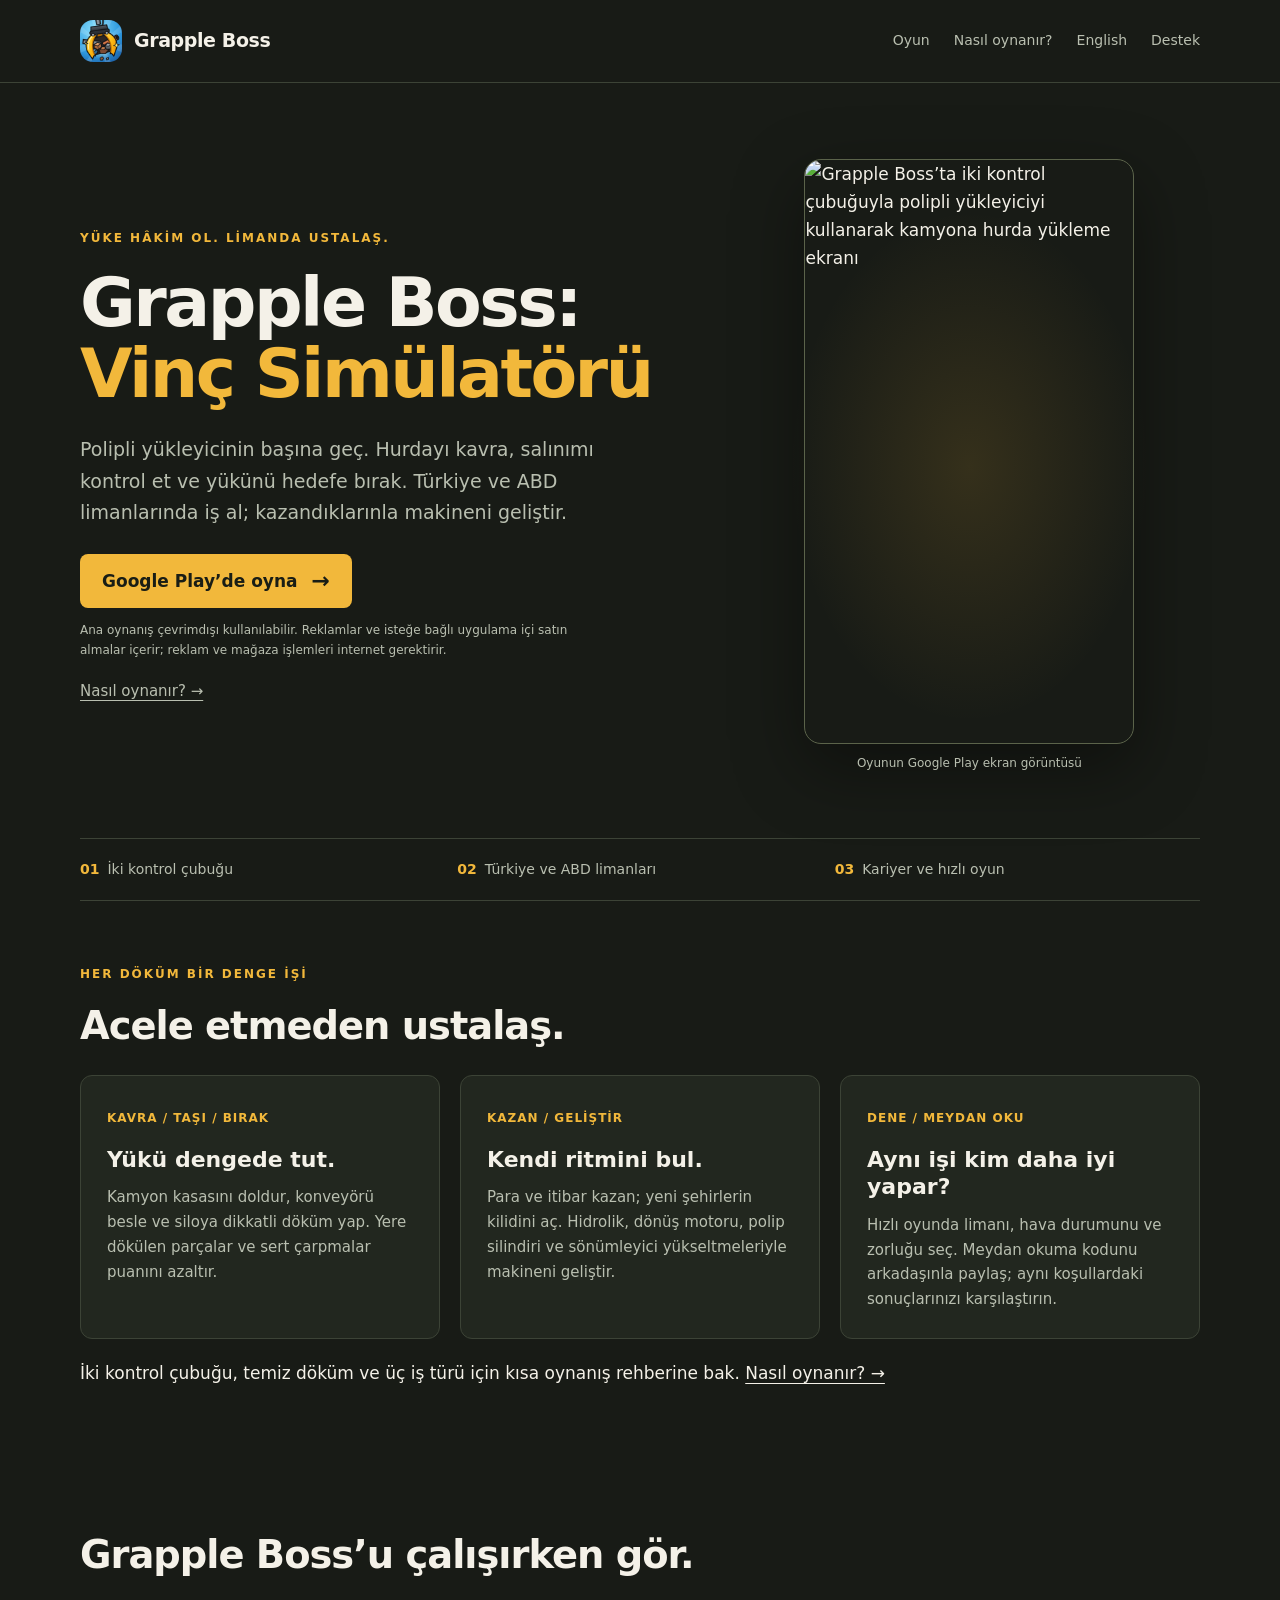
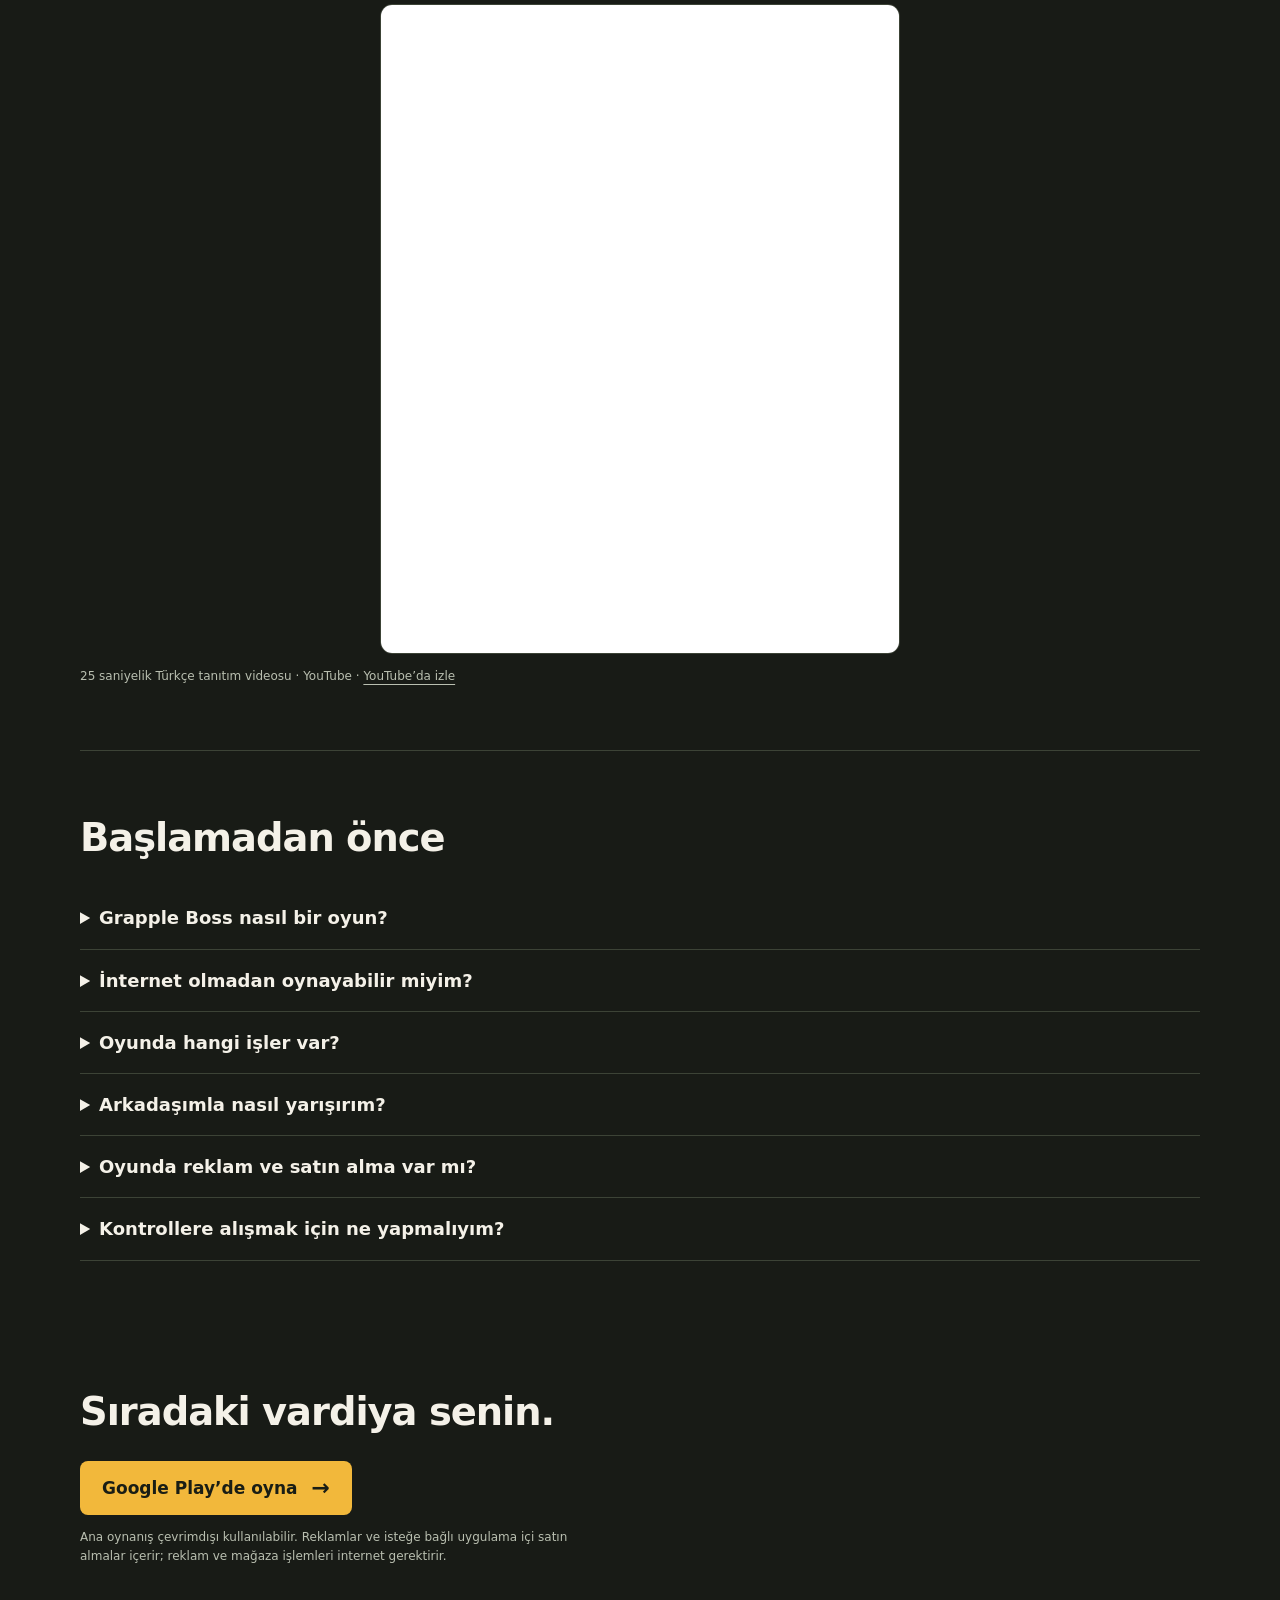
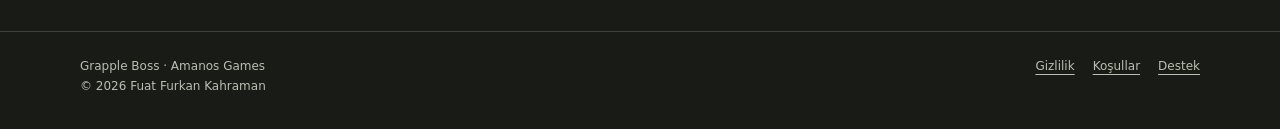
==== commit ce828e93: "Fix narrow-screen overflow and download button glyph after visual review" ====
--- a/grappleboss/index.html
+++ b/grappleboss/index.html
@@ -31,7 +31,7 @@
 <nav aria-label="Ana menü"><a href="#oyun">Oyun</a><a href="nasil-oynanir/">Nasıl oynanır?</a><a href="en/" lang="en" hreflang="en">English</a><a href="destek.html">Destek</a></nav>
 </div></header>
 <main class="wrap" id="main">
-<div class="hero"><div><p class="eyebrow">Yüke hâkim ol. Limanda ustalaş.</p><h1>Grapple Boss:<br><span>Vinç Simülatörü</span></h1><p class="intro">Polipli yükleyicinin başına geç. Hurdayı kavra, salınımı kontrol et ve yükünü hedefe bırak. Türkiye ve ABD limanlarında iş al; kazandıklarınla makineni geliştir.</p><a class="cta" href="https://play.google.com/store/apps/details?id=com.grappleboss.app&amp;hl=tr&amp;referrer=utm_source%3Dwebsite%26utm_medium%3Downed%26utm_campaign%3Dgrapple_launch_tr">Google Play’de oyna <span aria-hidden="true">↗</span></a><p class="fine">Ana oynanış çevrimdışı kullanılabilir. Reklamlar ve isteğe bağlı uygulama içi satın almalar içerir; reklam ve mağaza işlemleri internet gerektirir.</p><a class="secondary" href="nasil-oynanir/">Nasıl oynanır? →</a></div>
+<div class="hero"><div><p class="eyebrow">Yüke hâkim ol. Limanda ustalaş.</p><h1>Grapple Boss:<br><span>Vinç Simülatörü</span></h1><p class="intro">Polipli yükleyicinin başına geç. Hurdayı kavra, salınımı kontrol et ve yükünü hedefe bırak. Türkiye ve ABD limanlarında iş al; kazandıklarınla makineni geliştir.</p><a class="cta" href="https://play.google.com/store/apps/details?id=com.grappleboss.app&amp;hl=tr&amp;referrer=utm_source%3Dwebsite%26utm_medium%3Downed%26utm_campaign%3Dgrapple_launch_tr">Google Play’de oyna <span aria-hidden="true">→</span></a><p class="fine">Ana oynanış çevrimdışı kullanılabilir. Reklamlar ve isteğe bağlı uygulama içi satın almalar içerir; reklam ve mağaza işlemleri internet gerektirir.</p><a class="secondary" href="nasil-oynanir/">Nasıl oynanır? →</a></div>
 <figure><img class="game-shot" src="https://play-lh.googleusercontent.com/pJc54zirnAPJfioVBqTXg4_2XKGszwp4HuCjHZi-Th37dPw9mfWND3pGwKVBhIBBXrDkOT3KzYENTKZSxcIltg=w1052-h592-rw" width="1080" height="1920" alt="Grapple Boss’ta iki kontrol çubuğuyla polipli yükleyiciyi kullanarak kamyona hurda yükleme ekranı" fetchpriority="high" decoding="async"><figcaption>Oyunun Google Play ekran görüntüsü</figcaption></figure></div>
 <div class="strip" aria-label="Oyun özellikleri"><span><b>01</b>İki kontrol çubuğu</span><span><b>02</b>Türkiye ve ABD limanları</span><span><b>03</b>Kariyer ve hızlı oyun</span></div>
 <section id="oyun"><p class="eyebrow">Her döküm bir denge işi</p><h2>Acele etmeden ustalaş.</h2><div class="cards"><article class="card"><span class="number">KAVRA / TAŞI / BIRAK</span><h3>Yükü dengede tut.</h3><p>Kamyon kasasını doldur, konveyörü besle ve siloya dikkatli döküm yap. Yere dökülen parçalar ve sert çarpmalar puanını azaltır.</p></article><article class="card"><span class="number">KAZAN / GELİŞTİR</span><h3>Kendi ritmini bul.</h3><p>Para ve itibar kazan; yeni şehirlerin kilidini aç. Hidrolik, dönüş motoru, polip silindiri ve sönümleyici yükseltmeleriyle makineni geliştir.</p></article><article class="card"><span class="number">DENE / MEYDAN OKU</span><h3>Aynı işi kim daha iyi yapar?</h3><p>Hızlı oyunda limanı, hava durumunu ve zorluğu seç. Meydan okuma kodunu arkadaşınla paylaş; aynı koşullardaki sonuçlarınızı karşılaştırın.</p></article></div><p class="intro-link">İki kontrol çubuğu, temiz döküm ve üç iş türü için kısa oynanış rehberine bak. <a href="nasil-oynanir/">Nasıl oynanır? →</a></p></section>
@@ -42,6 +42,6 @@
 <details><summary>Arkadaşımla nasıl yarışırım?</summary><p>Bir meydan okuma kodu paylaşarak arkadaşının aynı koşullarda aynı işi oynamasını sağlayabilir, sonuçlarınızı karşılaştırabilirsiniz. Bu özellik canlı çok oyunculu maç değildir.</p></details>
 <details><summary>Oyunda reklam ve satın alma var mı?</summary><p>Oyun reklamlar, isteğe bağlı uygulama içi satın almalar ve Usta üyeliği içerir. Reklamsız paket geçiş reklamlarını kaldırır; isteğe bağlı ödüllü reklamlar kullanılabilir.</p></details>
 <details><summary>Kontrollere alışmak için ne yapmalıyım?</summary><p>Hızlı oyunda bir iş, liman, hava durumu ve zorluk seçerek pratik yapabilirsin. Kontrol ayarlarını ve kamera görünümünü kendine göre düzenleyebilirsin.</p></details></section>
-<section><h2>Sıradaki vardiya senin.</h2><a class="cta" href="https://play.google.com/store/apps/details?id=com.grappleboss.app&amp;hl=tr&amp;referrer=utm_source%3Dwebsite%26utm_medium%3Downed%26utm_campaign%3Dgrapple_launch_tr">Google Play’de oyna <span aria-hidden="true">↗</span></a><p class="fine">Ana oynanış çevrimdışı kullanılabilir. Reklamlar ve isteğe bağlı uygulama içi satın almalar içerir; reklam ve mağaza işlemleri internet gerektirir.</p></section>
+<section><h2>Sıradaki vardiya senin.</h2><a class="cta" href="https://play.google.com/store/apps/details?id=com.grappleboss.app&amp;hl=tr&amp;referrer=utm_source%3Dwebsite%26utm_medium%3Downed%26utm_campaign%3Dgrapple_launch_tr">Google Play’de oyna <span aria-hidden="true">→</span></a><p class="fine">Ana oynanış çevrimdışı kullanılabilir. Reklamlar ve isteğe bağlı uygulama içi satın almalar içerir; reklam ve mağaza işlemleri internet gerektirir.</p></section>
 </main><footer><div class="wrap"><span>Grapple Boss · Amanos Games<br>© 2026 Fuat Furkan Kahraman</span><div><a href="gizlilik.html">Gizlilik</a><a href="kosullar.html">Koşullar</a><a href="destek.html">Destek</a></div></div></footer>
 </body></html>
--- a/grappleboss/site.css
+++ b/grappleboss/site.css
@@ -14,12 +14,12 @@
 .cta{display:inline-flex;align-items:center;justify-content:center;gap:14px;border-radius:8px;background:var(--accent);padding:13px 22px;color:#191d15;text-decoration:none;font-weight:800;min-height:52px}
 .cta span{font-size:22px;line-height:1}.fine{font-size:12px;color:var(--muted);margin:13px 0 0;max-width:530px}
 .hero figure{margin:0;position:relative;justify-self:center;width:min(100%,330px)}
-.hero figure:before{content:"";position:absolute;inset:8% -10%;z-index:-1;background:radial-gradient(ellipse,#f2b83b22,transparent 70%)}
+.hero figure:before{content:"";position:absolute;inset:8% -5%;z-index:-1;background:radial-gradient(ellipse,#f2b83b22,transparent 70%)}
 .game-shot{display:block;width:100%;height:auto;border-radius:17px;border:1px solid #5b634a;box-shadow:0 24px 70px #0006}
 figcaption{margin-top:10px;color:var(--muted);font-size:12px;text-align:center}
 .strip{display:flex;flex-wrap:wrap;gap:12px;border-top:1px solid var(--line);border-bottom:1px solid var(--line);padding:19px 0}
 .strip span{color:var(--muted);font-size:14px;flex:1;min-width:180px}.strip b{color:var(--accent);margin-right:8px}
-section{padding:64px 0}.trailer{border:1px solid var(--line);border-radius:12px;overflow:hidden;background:#10130f}.trailer iframe{width:100%;aspect-ratio:16/9;display:block;border:0}h2{font-size:clamp(29px,3vw,42px);line-height:1.2;letter-spacing:-1px;margin:0 0 26px}
+section{padding:64px 0}.trailer{max-width:520px;margin-inline:auto;border:1px solid var(--line);border-radius:12px;overflow:hidden;background:#10130f}.trailer iframe{width:100%;aspect-ratio:4/5;display:block;border:0}h2{font-size:clamp(29px,3vw,42px);line-height:1.2;letter-spacing:-1px;margin:0 0 26px}
 .cards{display:grid;grid-template-columns:repeat(3,1fr);gap:20px}.card{background:var(--surface);border:1px solid var(--line);border-radius:12px;padding:26px}
 .number{font-size:12px;color:var(--accent);font-weight:800;letter-spacing:1px}.card h3{font-size:22px;line-height:1.25;margin:16px 0 12px}.card p{color:var(--muted);font-size:15px;margin:0}
 .english{border-top:1px solid var(--line);display:grid;grid-template-columns:1fr 1fr;gap:60px}
